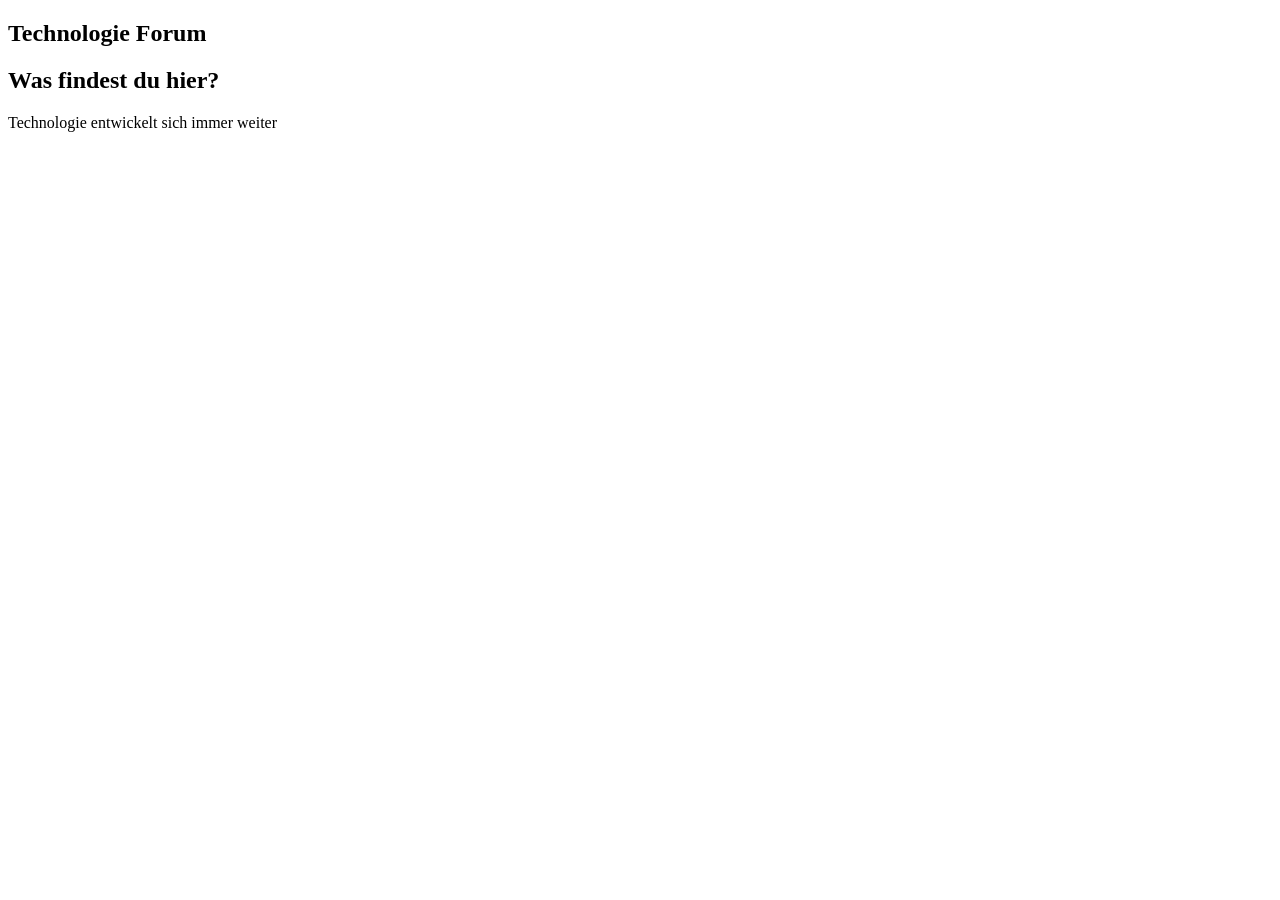
==== src/main/resources/static/index.html @ 9c5dac41 "elements added for testing" ====
<!DOCTYPE html>
<html lang="en">
<head>
    <meta charset="UTF-8">
    <title>Technologie Forum</title>

    <link rel="stylesheet" href="style.css">

</head>
<header>
    <h2> Technologie Forum</h2>
</header>
<body>
    <main>
        <section>
            <h2> Was findest du hier? </h2>
            <p> Technologie entwickelt sich immer weiter</p>
        </section>
    </main>

</body>
</html>
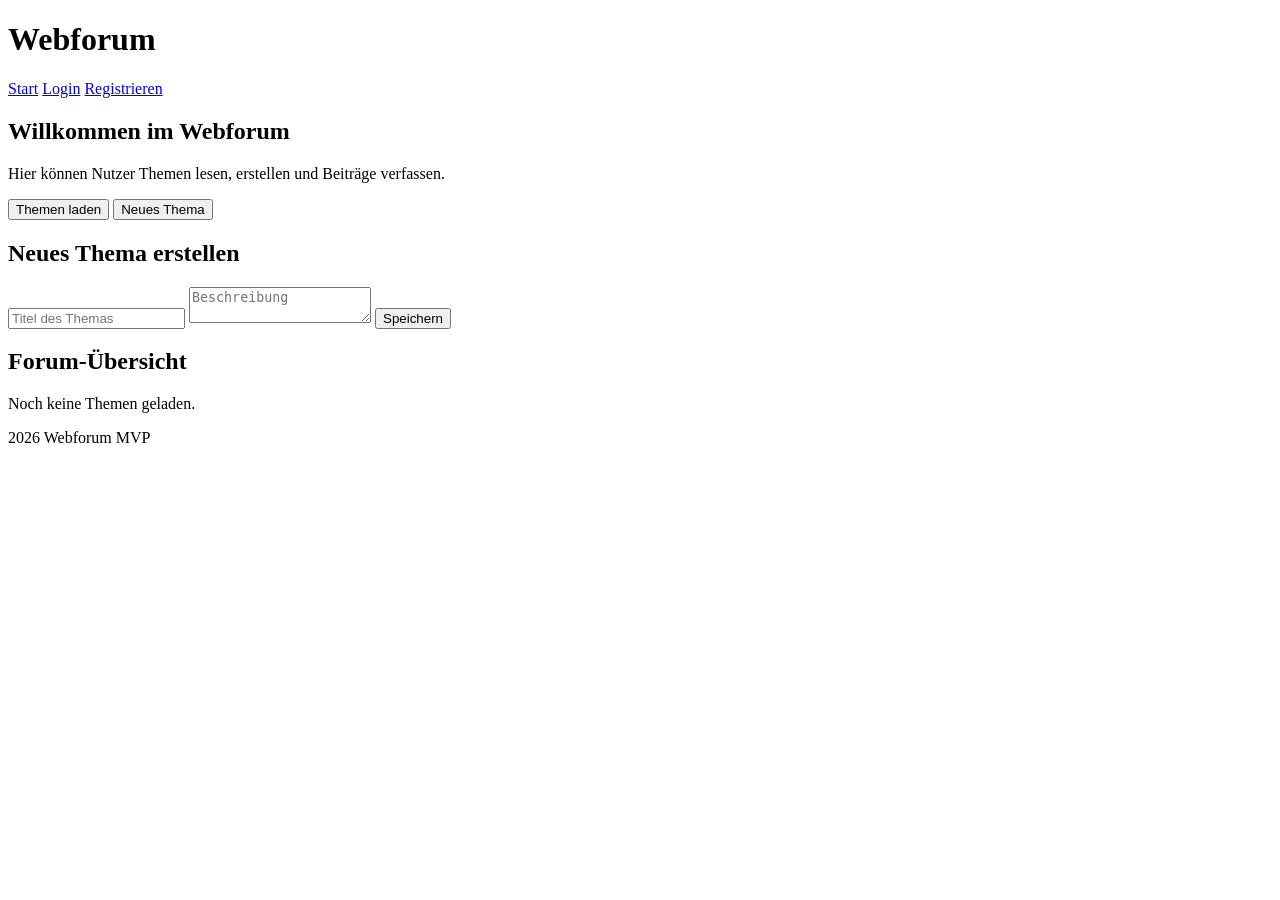
==== commit 9a7fdcbd: "Grundgerüst" ====
--- a/src/main/resources/static/index.html
+++ b/src/main/resources/static/index.html
@@ -1,22 +1,55 @@
 <!DOCTYPE html>
-<html lang="en">
+<html lang="de">
 <head>
     <meta charset="UTF-8">
-    <title>Technologie Forum</title>
+    <title>Webforum</title>
+    <link rel="stylesheet" href="css/style.css">
+</head>
+<body>
 
-    <link rel="stylesheet" href="style.css">
+<header class="header">
+    <h1>Webforum</h1>
+    <nav>
+        <a href="#">Start</a>
+        <a href="#">Login</a>
+        <a href="#">Registrieren</a>
+    </nav>
+</header>
 
-</head>
-<header>
-    <h2> Technologie Forum</h2>
-</header>
-<body>
-    <main>
-        <section>
-            <h2> Was findest du hier? </h2>
-            <p> Technologie entwickelt sich immer weiter</p>
-        </section>
-    </main>
+<main class="container">
 
+    <section class="intro">
+        <h2>Willkommen im Webforum</h2>
+        <p>Hier können Nutzer Themen lesen, erstellen und Beiträge verfassen.</p>
+    </section>
+
+    <section class="actions">
+        <button id="loadTopicsButton">Themen laden</button>
+        <button id="createTopicButton">Neues Thema</button>
+    </section>
+
+    <section class="topic-form hidden" id="topicForm">
+        <h2>Neues Thema erstellen</h2>
+
+        <input type="text" id="topicTitle" placeholder="Titel des Themas">
+        <textarea id="topicContent" placeholder="Beschreibung"></textarea>
+
+        <button id="saveTopicButton">Speichern</button>
+    </section>
+
+    <section class="topics">
+        <h2>Forum-Übersicht</h2>
+        <div id="topicList">
+            <p>Noch keine Themen geladen.</p>
+        </div>
+    </section>
+
+</main>
+
+<footer class="footer">
+    <p>2026 Webforum MVP</p>
+</footer>
+
+<script src="js/app.js"></script>
 </body>
 </html>
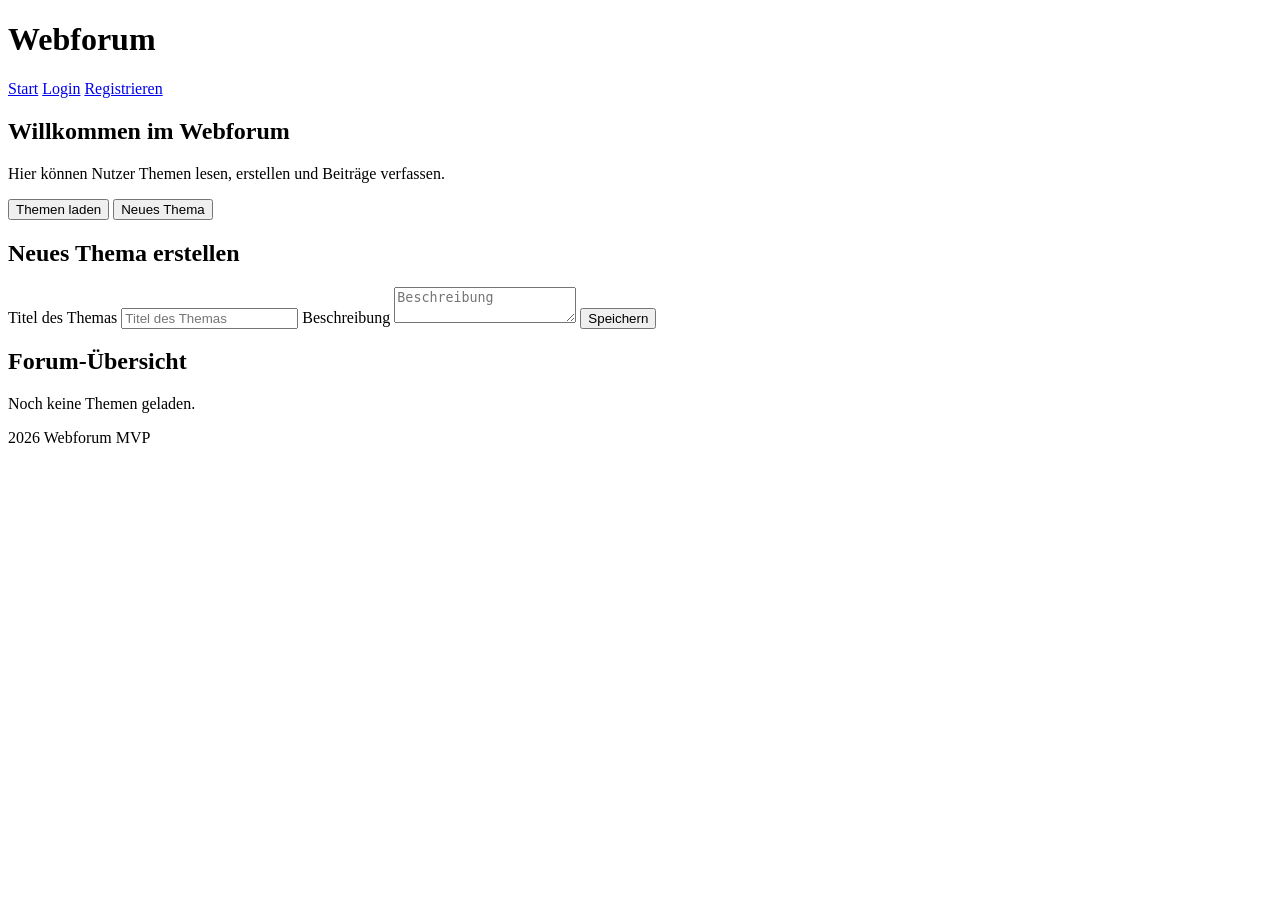
==== commit c01261a3: "Startseite des Webforums aufgebaut" ====
--- a/src/main/resources/static/index.html
+++ b/src/main/resources/static/index.html
@@ -2,6 +2,7 @@
 <html lang="de">
 <head>
     <meta charset="UTF-8">
+    <meta name="viewport" content="width=device-width, initial-scale=1.0">
     <title>Webforum</title>
     <link rel="stylesheet" href="css/style.css">
 </head>
@@ -17,24 +18,28 @@
 </header>
 
 <main class="container">
-
     <section class="intro">
         <h2>Willkommen im Webforum</h2>
         <p>Hier können Nutzer Themen lesen, erstellen und Beiträge verfassen.</p>
     </section>
 
     <section class="actions">
-        <button id="loadTopicsButton">Themen laden</button>
-        <button id="createTopicButton">Neues Thema</button>
+        <button type="button" id="loadTopicsButton">Themen laden</button>
+        <button type="button" id="createTopicButton">Neues Thema</button>
     </section>
 
     <section class="topic-form hidden" id="topicForm">
         <h2>Neues Thema erstellen</h2>
 
-        <input type="text" id="topicTitle" placeholder="Titel des Themas">
-        <textarea id="topicContent" placeholder="Beschreibung"></textarea>
+        <form>
+            <label for="topicTitle">Titel des Themas</label>
+            <input type="text" id="topicTitle" placeholder="Titel des Themas">
 
-        <button id="saveTopicButton">Speichern</button>
+            <label for="topicContent">Beschreibung</label>
+            <textarea id="topicContent" placeholder="Beschreibung"></textarea>
+
+            <button type="button" id="saveTopicButton">Speichern</button>
+        </form>
     </section>
 
     <section class="topics">
@@ -43,7 +48,6 @@
             <p>Noch keine Themen geladen.</p>
         </div>
     </section>
-
 </main>
 
 <footer class="footer">
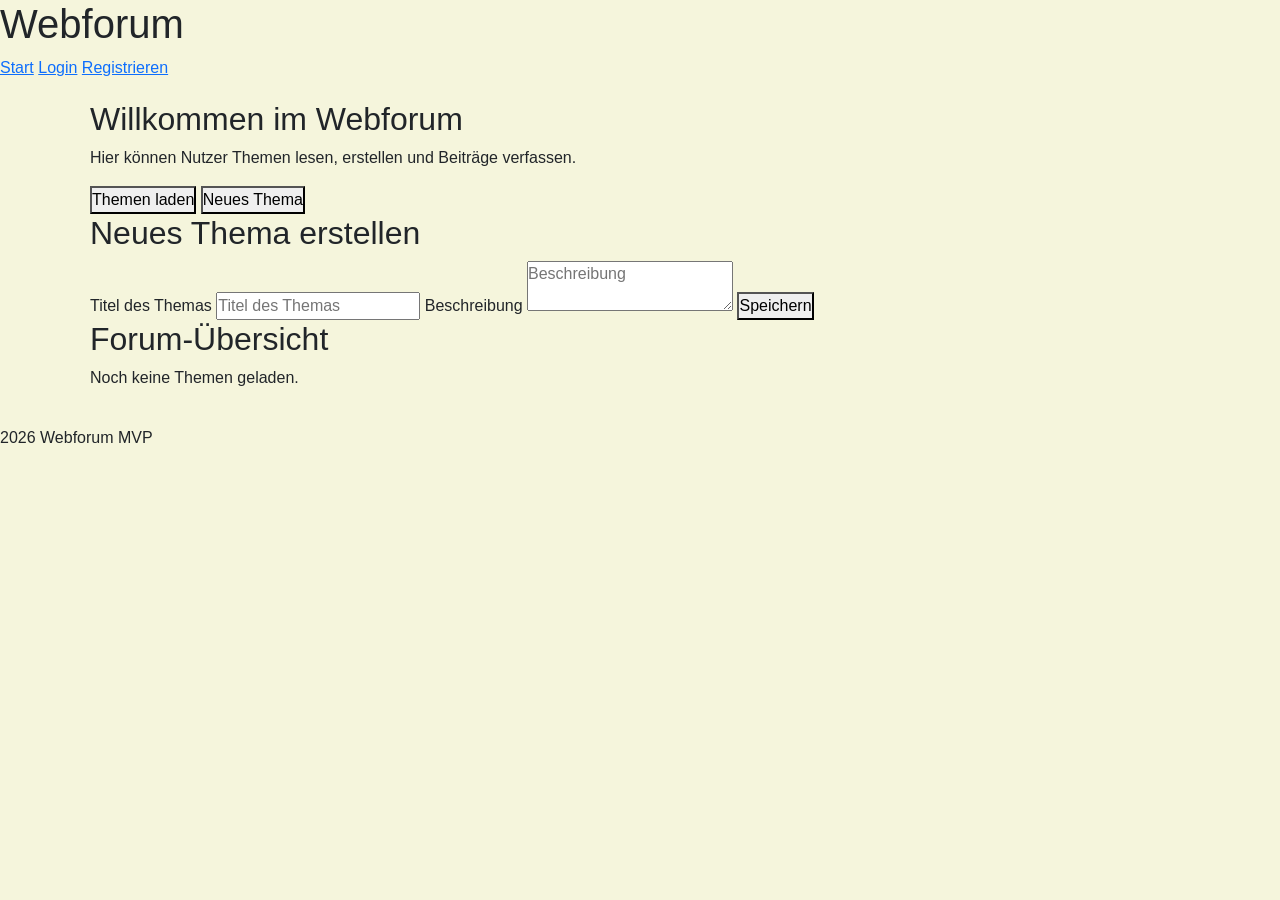
==== commit 757fec43: "Bootstrap v5 hinzugefügt." ====
--- a/src/main/resources/static/index.html
+++ b/src/main/resources/static/index.html
@@ -4,7 +4,9 @@
     <meta charset="UTF-8">
     <meta name="viewport" content="width=device-width, initial-scale=1.0">
     <title>Webforum</title>
+    <link href="https://cdn.jsdelivr.net/npm/bootstrap@5.0.2/dist/css/bootstrap.min.css" rel="stylesheet" integrity="sha384-EVSTQN3/azprG1Anm3QDgpJLIm9Nao0Yz1ztcQTwFspd3yD65VohhpuuCOmLASjC" crossorigin="anonymous">
     <link rel="stylesheet" href="css/style.css">
+
 </head>
 <body>
 
@@ -54,6 +56,7 @@
     <p>2026 Webforum MVP</p>
 </footer>
 
+<script src="https://cdn.jsdelivr.net/npm/bootstrap@5.0.2/dist/js/bootstrap.bundle.min.js" integrity="sha384-MrcW6ZMFYlzcLA8Nl+NtUVF0sA7MsXsP1UyJoMp4YLEuNSfAP+JcXn/tWtIaxVXM" crossorigin="anonymous"></script>
 <script src="js/app.js"></script>
 </body>
 </html>
--- a/src/main/resources/static/css/style.css
+++ b/src/main/resources/static/css/style.css
@@ -0,0 +1,18 @@
+*{
+    margin:0;
+    padding: 0;
+    box-sizing: border-box;
+}
+
+body {
+    font-family: Arial, sans-serif;
+    line-height: 1.5;
+    background-color: beige;
+}
+
+.container{
+    width: 90%;
+    max-width: 1100px;
+    margin: 0 auto;
+    padding: 20px 0;
+}
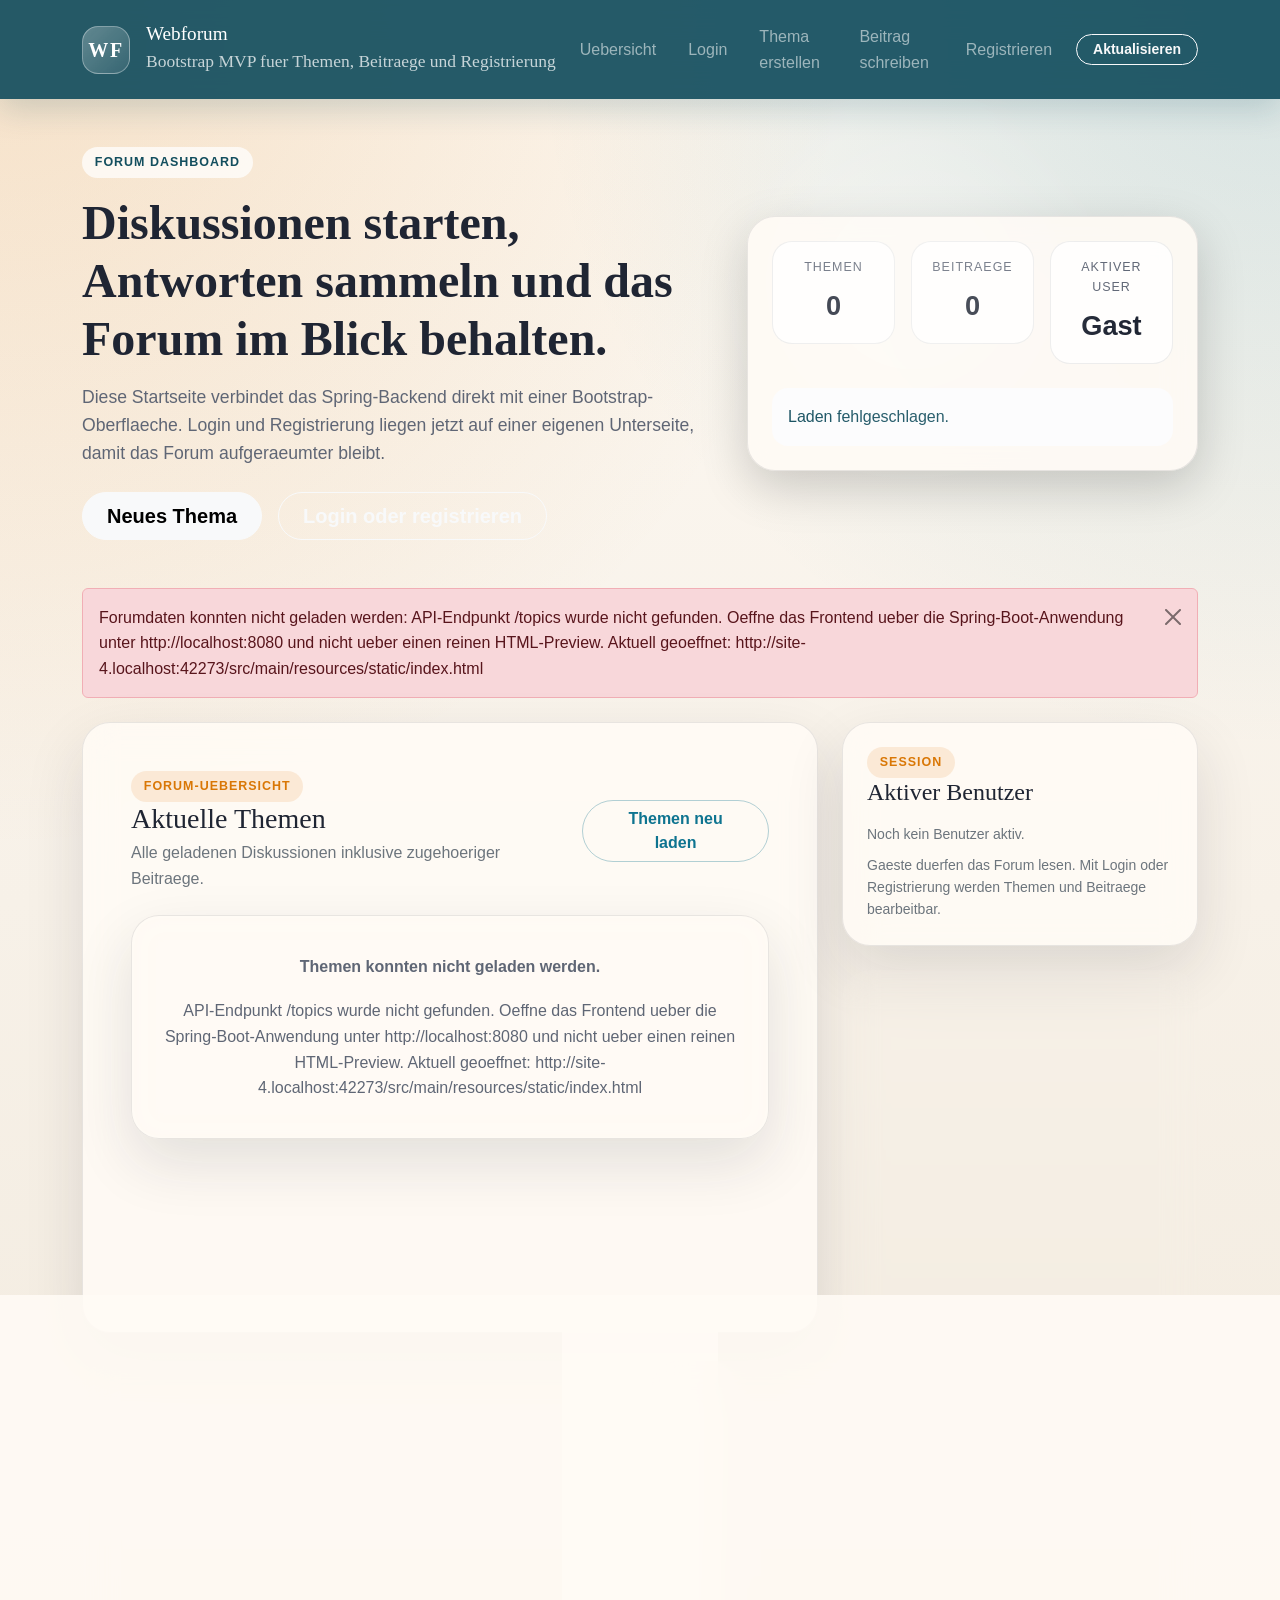
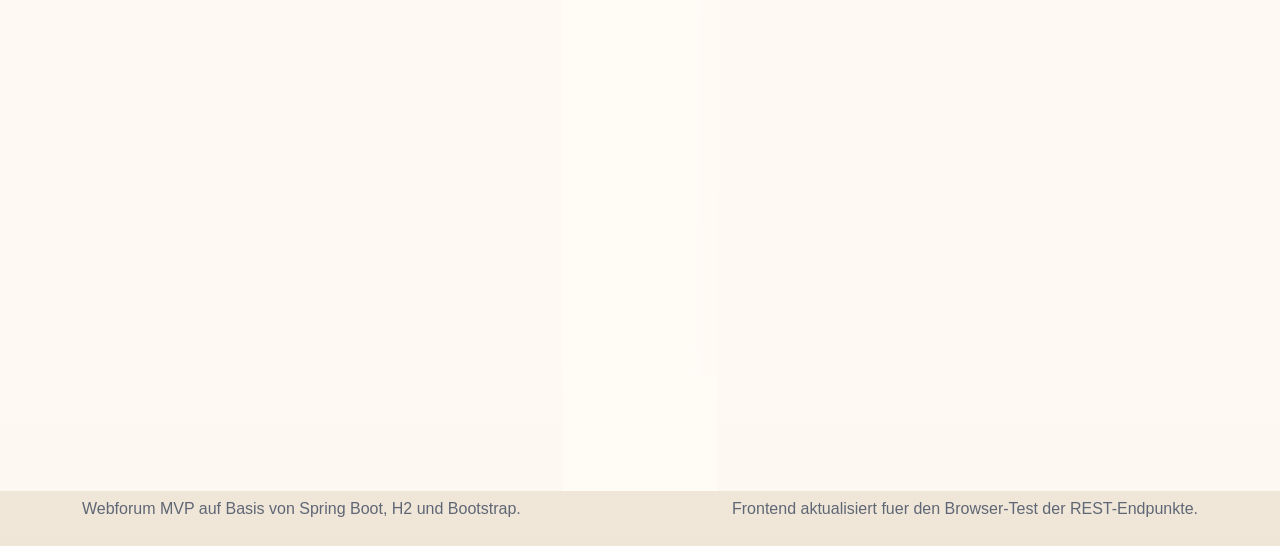
==== commit 05707148: "Vollständige Anwendung v1" ====
--- a/src/main/resources/static/index.html
+++ b/src/main/resources/static/index.html
@@ -4,59 +4,197 @@
     <meta charset="UTF-8">
     <meta name="viewport" content="width=device-width, initial-scale=1.0">
     <title>Webforum</title>
-    <link href="https://cdn.jsdelivr.net/npm/bootstrap@5.0.2/dist/css/bootstrap.min.css" rel="stylesheet" integrity="sha384-EVSTQN3/azprG1Anm3QDgpJLIm9Nao0Yz1ztcQTwFspd3yD65VohhpuuCOmLASjC" crossorigin="anonymous">
+    <link href="https://cdn.jsdelivr.net/npm/bootstrap@5.3.3/dist/css/bootstrap.min.css" rel="stylesheet" integrity="sha384-QWTKZyjpPEjISv5WaRU9OFeRpok6YctnYmDr5pNlyT2bRjXh0JMhjY6hW+ALEwIH" crossorigin="anonymous">
     <link rel="stylesheet" href="css/style.css">
-
 </head>
-<body>
-
-<header class="header">
-    <h1>Webforum</h1>
-    <nav>
-        <a href="#">Start</a>
-        <a href="#">Login</a>
-        <a href="#">Registrieren</a>
+<body data-page="home">
+<div class="page-shell">
+    <nav class="navbar navbar-expand-lg navbar-dark forum-navbar py-3">
+        <div class="container">
+            <a class="navbar-brand d-flex align-items-center gap-3" href="index.html">
+                <span class="brand-mark">WF</span>
+                <span>
+                    <span class="d-block brand-title">Webforum</span>
+                    <small class="brand-subtitle">Bootstrap MVP fuer Themen, Beitraege und Registrierung</small>
+                </span>
+            </a>
+            <button class="navbar-toggler" type="button" data-bs-toggle="collapse" data-bs-target="#mainNavigation" aria-controls="mainNavigation" aria-expanded="false" aria-label="Navigation umschalten">
+                <span class="navbar-toggler-icon"></span>
+            </button>
+            <div class="collapse navbar-collapse" id="mainNavigation">
+                <ul class="navbar-nav ms-auto align-items-lg-center gap-lg-3">
+                    <li class="nav-item"><a class="nav-link" href="#overview">Uebersicht</a></li>
+                    <li class="nav-item"><a class="nav-link" href="auth.html#loginCard">Login</a></li>
+                    <li class="nav-item"><a class="nav-link" href="#topicComposer">Thema erstellen</a></li>
+                    <li class="nav-item"><a class="nav-link" href="#postComposer">Beitrag schreiben</a></li>
+                    <li class="nav-item"><a class="nav-link" href="auth.html#registerCard">Registrieren</a></li>
+                    <li class="nav-item">
+                        <button type="button" class="btn btn-outline-light btn-sm rounded-pill px-3" id="refreshButton">Aktualisieren</button>
+                    </li>
+                </ul>
+            </div>
+        </div>
     </nav>
-</header>
-
-<main class="container">
-    <section class="intro">
-        <h2>Willkommen im Webforum</h2>
-        <p>Hier können Nutzer Themen lesen, erstellen und Beiträge verfassen.</p>
-    </section>
-
-    <section class="actions">
-        <button type="button" id="loadTopicsButton">Themen laden</button>
-        <button type="button" id="createTopicButton">Neues Thema</button>
-    </section>
-
-    <section class="topic-form hidden" id="topicForm">
-        <h2>Neues Thema erstellen</h2>
-
-        <form>
-            <label for="topicTitle">Titel des Themas</label>
-            <input type="text" id="topicTitle" placeholder="Titel des Themas">
-
-            <label for="topicContent">Beschreibung</label>
-            <textarea id="topicContent" placeholder="Beschreibung"></textarea>
-
-            <button type="button" id="saveTopicButton">Speichern</button>
-        </form>
-    </section>
-
-    <section class="topics">
-        <h2>Forum-Übersicht</h2>
-        <div id="topicList">
-            <p>Noch keine Themen geladen.</p>
+
+    <main class="pb-5">
+        <section class="hero-section py-5">
+            <div class="container">
+                <div class="row align-items-center g-4">
+                    <div class="col-lg-7">
+                        <span class="hero-kicker">Forum Dashboard</span>
+                        <h1 class="display-5 fw-semibold mt-3 mb-3">Diskussionen starten, Antworten sammeln und das Forum im Blick behalten.</h1>
+                        <p class="hero-copy mb-4">Diese Startseite verbindet das Spring-Backend direkt mit einer Bootstrap-Oberflaeche. Login und Registrierung liegen jetzt auf einer eigenen Unterseite, damit das Forum aufgeraeumter bleibt.</p>
+                        <div class="d-flex flex-wrap gap-3">
+                            <a class="btn btn-light btn-lg rounded-pill px-4" href="#topicComposer">Neues Thema</a>
+                            <a class="btn btn-outline-light btn-lg rounded-pill px-4" href="auth.html">Login oder registrieren</a>
+                        </div>
+                    </div>
+                    <div class="col-lg-5">
+                        <div class="hero-panel shadow-lg">
+                            <div class="row g-3 text-center">
+                                <div class="col-4">
+                                    <div class="stat-card">
+                                        <span class="stat-label">Themen</span>
+                                        <strong class="stat-value" id="topicCount">0</strong>
+                                    </div>
+                                </div>
+                                <div class="col-4">
+                                    <div class="stat-card">
+                                        <span class="stat-label">Beitraege</span>
+                                        <strong class="stat-value" id="postCount">0</strong>
+                                    </div>
+                                </div>
+                                <div class="col-4">
+                                    <div class="stat-card">
+                                        <span class="stat-label">Aktiver User</span>
+                                        <strong class="stat-value" id="activeUserState">Gast</strong>
+                                    </div>
+                                </div>
+                            </div>
+                            <div class="alert alert-light mb-0 mt-4 status-banner" id="systemStatus" role="status">
+                                Daten werden geladen...
+                            </div>
+                        </div>
+                    </div>
+                </div>
+            </div>
+        </section>
+
+        <section class="container" id="overview">
+            <div id="alertHost" class="mb-4"></div>
+
+            <div class="row g-4">
+                <div class="col-xl-8">
+                    <div class="content-card content-card-fill p-4 p-lg-5">
+                        <div class="d-flex flex-column flex-md-row justify-content-md-between align-items-md-center gap-3 mb-4">
+                            <div>
+                                <span class="section-label">Forum-Uebersicht</span>
+                                <h2 class="h3 mb-1">Aktuelle Themen</h2>
+                                <p class="text-secondary mb-0">Alle geladenen Diskussionen inklusive zugehoeriger Beitraege.</p>
+                            </div>
+                            <button type="button" class="btn btn-outline-primary rounded-pill px-4" id="loadTopicsButton">Themen neu laden</button>
+                        </div>
+                        <div id="topicList" class="d-grid gap-3">
+                            <div class="placeholder-panel">
+                                <div class="spinner-border text-primary mb-3" role="status" aria-hidden="true"></div>
+                                <p class="mb-0">Themen werden geladen...</p>
+                            </div>
+                        </div>
+                    </div>
+                </div>
+
+                <div class="col-xl-4 d-flex flex-column gap-4">
+                    <div class="content-card p-4" id="currentUserCard">
+                        <span class="section-label">Session</span>
+                        <h2 class="h4 mb-3">Aktiver Benutzer</h2>
+                        <div id="currentUserPanel" class="small text-secondary">
+                            Noch kein Benutzer aktiv.
+                        </div>
+                    </div>
+
+                    <div class="content-card p-4 p-lg-5" id="authShortcutCard">
+                        <span class="section-label">Benutzerkonto</span>
+                        <h2 class="h4 mb-3">Login und Registrierung</h2>
+                        <p class="small text-secondary mb-3">Beides liegt jetzt auf einer eigenen Unterseite. So bleibt die Startseite uebersichtlicher und du musst am Backend nichts aendern.</p>
+                        <div class="d-grid gap-2">
+                            <a class="btn btn-primary rounded-pill" href="auth.html#loginCard">Zur Auth-Seite</a>
+                            <a class="btn btn-outline-primary rounded-pill" href="auth.html#registerCard">Direkt registrieren</a>
+                        </div>
+                    </div>
+                </div>
+            </div>
+
+            <div class="row g-4 mt-1">
+                <div class="col-lg-6">
+                    <div class="content-card content-card-fill p-4 p-lg-5" id="topicComposer">
+                        <span class="section-label">Neues Thema</span>
+                        <h2 class="h4 mb-3">Diskussion starten</h2>
+                        <p class="text-secondary">Gaeste koennen Themen lesen. Angemeldete Benutzer duerfen Themen erstellen, bearbeiten und loeschen.</p>
+                        <form id="topicForm" class="row g-3">
+                            <input id="topicId" name="topicId" type="hidden">
+                            <div class="col-12">
+                                <label class="form-label" for="topicTitle">Titel</label>
+                                <input class="form-control" id="topicTitle" name="title" type="text" maxlength="255" required>
+                            </div>
+                            <div class="col-12">
+                                <label class="form-label" for="topicContent">Beschreibung</label>
+                                <textarea class="form-control" id="topicContent" name="content" rows="5" required></textarea>
+                            </div>
+                            <div class="col-sm-6">
+                                <div class="form-check form-switch mt-sm-4 pt-sm-2">
+                                    <input class="form-check-input" type="checkbox" role="switch" id="topicClosed" name="closed">
+                                    <label class="form-check-label" for="topicClosed">Thema sofort schliessen</label>
+                                </div>
+                            </div>
+                            <div class="col-sm-6 d-grid">
+                                <button class="btn btn-primary rounded-pill" id="saveTopicButton" type="submit">Thema speichern</button>
+                            </div>
+                            <div class="col-sm-6 d-grid">
+                                <button class="btn btn-outline-secondary rounded-pill d-none" id="cancelTopicEditButton" type="button">Bearbeiten abbrechen</button>
+                            </div>
+                        </form>
+                    </div>
+                </div>
+
+                <div class="col-lg-6">
+                    <div class="content-card content-card-fill p-4 p-lg-5" id="postComposer">
+                        <span class="section-label">Neuer Beitrag</span>
+                        <h2 class="h4 mb-3">Auf Thema antworten</h2>
+                        <p class="text-secondary">Beitraege koennen direkt einem bestehenden Thema zugeordnet, bearbeitet und wieder geloescht werden.</p>
+                        <form id="postForm" class="row g-3">
+                            <input id="postId" name="postId" type="hidden">
+                            <div class="col-12">
+                                <label class="form-label" for="postTopicId">Thema</label>
+                                <select class="form-select" id="postTopicId" name="topicId" required>
+                                    <option value="">Bitte Thema waehlen</option>
+                                </select>
+                            </div>
+                            <div class="col-12">
+                                <label class="form-label" for="postContent">Beitrag</label>
+                                <textarea class="form-control" id="postContent" name="content" rows="5" required></textarea>
+                            </div>
+                            <div class="col-sm-6 d-grid">
+                                <button class="btn btn-outline-primary rounded-pill" id="savePostButton" type="submit">Beitrag absenden</button>
+                            </div>
+                            <div class="col-sm-6 d-grid">
+                                <button class="btn btn-outline-secondary rounded-pill d-none" id="cancelPostEditButton" type="button">Bearbeiten abbrechen</button>
+                            </div>
+                        </form>
+                    </div>
+                </div>
+            </div>
+        </section>
+    </main>
+
+    <footer class="footer-section py-4 mt-5">
+        <div class="container d-flex flex-column flex-md-row justify-content-between gap-2">
+            <span>Webforum MVP auf Basis von Spring Boot, H2 und Bootstrap.</span>
+            <span>Frontend aktualisiert fuer den Browser-Test der REST-Endpunkte.</span>
         </div>
-    </section>
-</main>
-
-<footer class="footer">
-    <p>2026 Webforum MVP</p>
-</footer>
-
-<script src="https://cdn.jsdelivr.net/npm/bootstrap@5.0.2/dist/js/bootstrap.bundle.min.js" integrity="sha384-MrcW6ZMFYlzcLA8Nl+NtUVF0sA7MsXsP1UyJoMp4YLEuNSfAP+JcXn/tWtIaxVXM" crossorigin="anonymous"></script>
+    </footer>
+</div>
+
+<script src="https://cdn.jsdelivr.net/npm/bootstrap@5.3.3/dist/js/bootstrap.bundle.min.js" integrity="sha384-YvpcrYf0tY3lHB60NNkmXc5s9fDVZLESaAA55NDzOxhy9GkcIdslK1eN7N6jIeHz" crossorigin="anonymous"></script>
 <script src="js/app.js"></script>
 </body>
-</html>+</html>
--- a/src/main/resources/static/css/style.css
+++ b/src/main/resources/static/css/style.css
@@ -1,18 +1,296 @@
-*{
-    margin:0;
-    padding: 0;
+:root {
+    --forum-ink: #1f2533;
+    --forum-muted: #5f6675;
+    --forum-bg: #f7f1e8;
+    --forum-surface: rgba(255, 251, 245, 0.88);
+    --forum-surface-strong: #fffdf8;
+    --forum-primary: #0e7490;
+    --forum-primary-deep: #134e5e;
+    --forum-accent: #d97706;
+    --forum-border: rgba(31, 37, 51, 0.1);
+    --forum-shadow: 0 24px 60px rgba(31, 37, 51, 0.12);
+}
+
+* {
     box-sizing: border-box;
 }
 
+html {
+    scroll-behavior: smooth;
+}
+
 body {
-    font-family: Arial, sans-serif;
-    line-height: 1.5;
-    background-color: beige;
-}
-
-.container{
-    width: 90%;
-    max-width: 1100px;
-    margin: 0 auto;
-    padding: 20px 0;
-}+    margin: 0;
+    min-height: 100vh;
+    color: var(--forum-ink);
+    font-family: "Trebuchet MS", "Gill Sans", sans-serif;
+    line-height: 1.6;
+    background:
+        radial-gradient(circle at top left, rgba(217, 119, 6, 0.18), transparent 34%),
+        radial-gradient(circle at top right, rgba(14, 116, 144, 0.16), transparent 30%),
+        linear-gradient(180deg, #fdf9f3 0%, var(--forum-bg) 42%, #efe6d8 100%);
+}
+
+h1,
+h2,
+h3,
+h4,
+.navbar-brand,
+.brand-title {
+    font-family: Georgia, "Times New Roman", serif;
+}
+
+.page-shell {
+    min-height: 100vh;
+}
+
+.forum-navbar {
+    background: rgba(19, 78, 94, 0.92);
+    backdrop-filter: blur(16px);
+    box-shadow: 0 10px 30px rgba(19, 78, 94, 0.18);
+}
+
+.brand-mark {
+    display: inline-flex;
+    align-items: center;
+    justify-content: center;
+    width: 3rem;
+    height: 3rem;
+    border-radius: 1rem;
+    font-weight: 700;
+    letter-spacing: 0.08em;
+    background: linear-gradient(135deg, rgba(255, 255, 255, 0.28), rgba(255, 255, 255, 0.08));
+    border: 1px solid rgba(255, 255, 255, 0.35);
+}
+
+.brand-title {
+    font-size: 1.2rem;
+    line-height: 1.1;
+}
+
+.brand-subtitle {
+    color: rgba(255, 255, 255, 0.74);
+}
+
+.hero-section {
+    position: relative;
+    overflow: hidden;
+}
+
+.hero-section::after {
+    content: "";
+    position: absolute;
+    inset: 8% auto auto 60%;
+    width: 18rem;
+    height: 18rem;
+    border-radius: 50%;
+    background: rgba(255, 255, 255, 0.2);
+    filter: blur(50px);
+    pointer-events: none;
+}
+
+.hero-kicker,
+.section-label {
+    display: inline-flex;
+    align-items: center;
+    gap: 0.5rem;
+    padding: 0.35rem 0.8rem;
+    border-radius: 999px;
+    font-size: 0.78rem;
+    font-weight: 700;
+    letter-spacing: 0.08em;
+    text-transform: uppercase;
+}
+
+.hero-kicker {
+    color: var(--forum-primary-deep);
+    background: rgba(255, 255, 255, 0.72);
+}
+
+.section-label {
+    color: var(--forum-accent);
+    background: rgba(217, 119, 6, 0.12);
+}
+
+.hero-copy {
+    max-width: 46rem;
+    color: var(--forum-muted);
+    font-size: 1.1rem;
+}
+
+.hero-panel,
+.content-card,
+.placeholder-panel {
+    border: 1px solid var(--forum-border);
+    border-radius: 1.75rem;
+    background: var(--forum-surface);
+    box-shadow: var(--forum-shadow);
+    backdrop-filter: blur(16px);
+}
+
+.hero-panel {
+    padding: 1.5rem;
+}
+
+.stat-card {
+    padding: 1rem 0.75rem;
+    border-radius: 1.25rem;
+    background: rgba(255, 255, 255, 0.74);
+    border: 1px solid rgba(31, 37, 51, 0.08);
+}
+
+.stat-label {
+    display: block;
+    margin-bottom: 0.35rem;
+    color: var(--forum-muted);
+    font-size: 0.78rem;
+    text-transform: uppercase;
+    letter-spacing: 0.08em;
+}
+
+.stat-value {
+    font-size: clamp(1.1rem, 2.5vw, 1.7rem);
+}
+
+.status-banner {
+    border-radius: 1rem;
+    border: none;
+    color: var(--forum-primary-deep);
+}
+
+.auth-status-panel {
+    padding: 1.25rem;
+    border-radius: 1.25rem;
+    background: rgba(255, 255, 255, 0.74);
+    border: 1px solid rgba(31, 37, 51, 0.08);
+}
+
+.content-card {
+    height: auto;
+}
+
+.content-card-fill {
+    height: 100%;
+}
+
+.placeholder-panel {
+    display: grid;
+    place-items: center;
+    min-height: 14rem;
+    padding: 2rem;
+    color: var(--forum-muted);
+    text-align: center;
+}
+
+.topic-card {
+    padding: 1.5rem;
+    border: 1px solid var(--forum-border);
+    border-radius: 1.5rem;
+    background: var(--forum-surface-strong);
+    transition: transform 180ms ease, box-shadow 180ms ease;
+}
+
+.topic-card:hover {
+    transform: translateY(-2px);
+    box-shadow: 0 20px 36px rgba(31, 37, 51, 0.08);
+}
+
+.topic-meta,
+.post-meta {
+    color: var(--forum-muted);
+    font-size: 0.92rem;
+}
+
+.topic-content,
+.post-content {
+    white-space: pre-wrap;
+}
+
+.post-list {
+    display: grid;
+    gap: 1rem;
+}
+
+.post-card {
+    padding: 1rem 1.1rem;
+    border-radius: 1.1rem;
+    background: rgba(14, 116, 144, 0.06);
+    border: 1px solid rgba(14, 116, 144, 0.12);
+}
+
+.topic-card .btn,
+.post-card .btn {
+    white-space: nowrap;
+}
+
+.user-summary {
+    padding: 1rem 1.1rem;
+    border-radius: 1.2rem;
+    background: rgba(14, 116, 144, 0.06);
+    border: 1px solid rgba(14, 116, 144, 0.12);
+}
+
+.footer-section {
+    color: var(--forum-muted);
+}
+
+.form-control,
+.form-select {
+    border-radius: 0.95rem;
+    border-color: rgba(31, 37, 51, 0.15);
+    padding: 0.8rem 1rem;
+}
+
+.form-control:focus,
+.form-select:focus {
+    border-color: rgba(14, 116, 144, 0.55);
+    box-shadow: 0 0 0 0.25rem rgba(14, 116, 144, 0.16);
+}
+
+.btn {
+    font-weight: 600;
+}
+
+.btn-primary {
+    background-color: var(--forum-primary);
+    border-color: var(--forum-primary);
+}
+
+.btn-primary:hover,
+.btn-primary:focus {
+    background-color: var(--forum-primary-deep);
+    border-color: var(--forum-primary-deep);
+}
+
+.btn-outline-primary {
+    color: var(--forum-primary);
+    border-color: rgba(14, 116, 144, 0.32);
+}
+
+.btn-outline-primary:hover,
+.btn-outline-primary:focus {
+    background-color: var(--forum-primary);
+    border-color: var(--forum-primary);
+}
+
+.alert-stack {
+    display: grid;
+    gap: 0.75rem;
+}
+
+@media (max-width: 991.98px) {
+    .forum-navbar .navbar-nav {
+        padding-top: 1rem;
+    }
+}
+
+@media (max-width: 767.98px) {
+    .hero-panel,
+    .content-card {
+        border-radius: 1.4rem;
+    }
+
+    .topic-card {
+        padding: 1.25rem;
+    }
+}
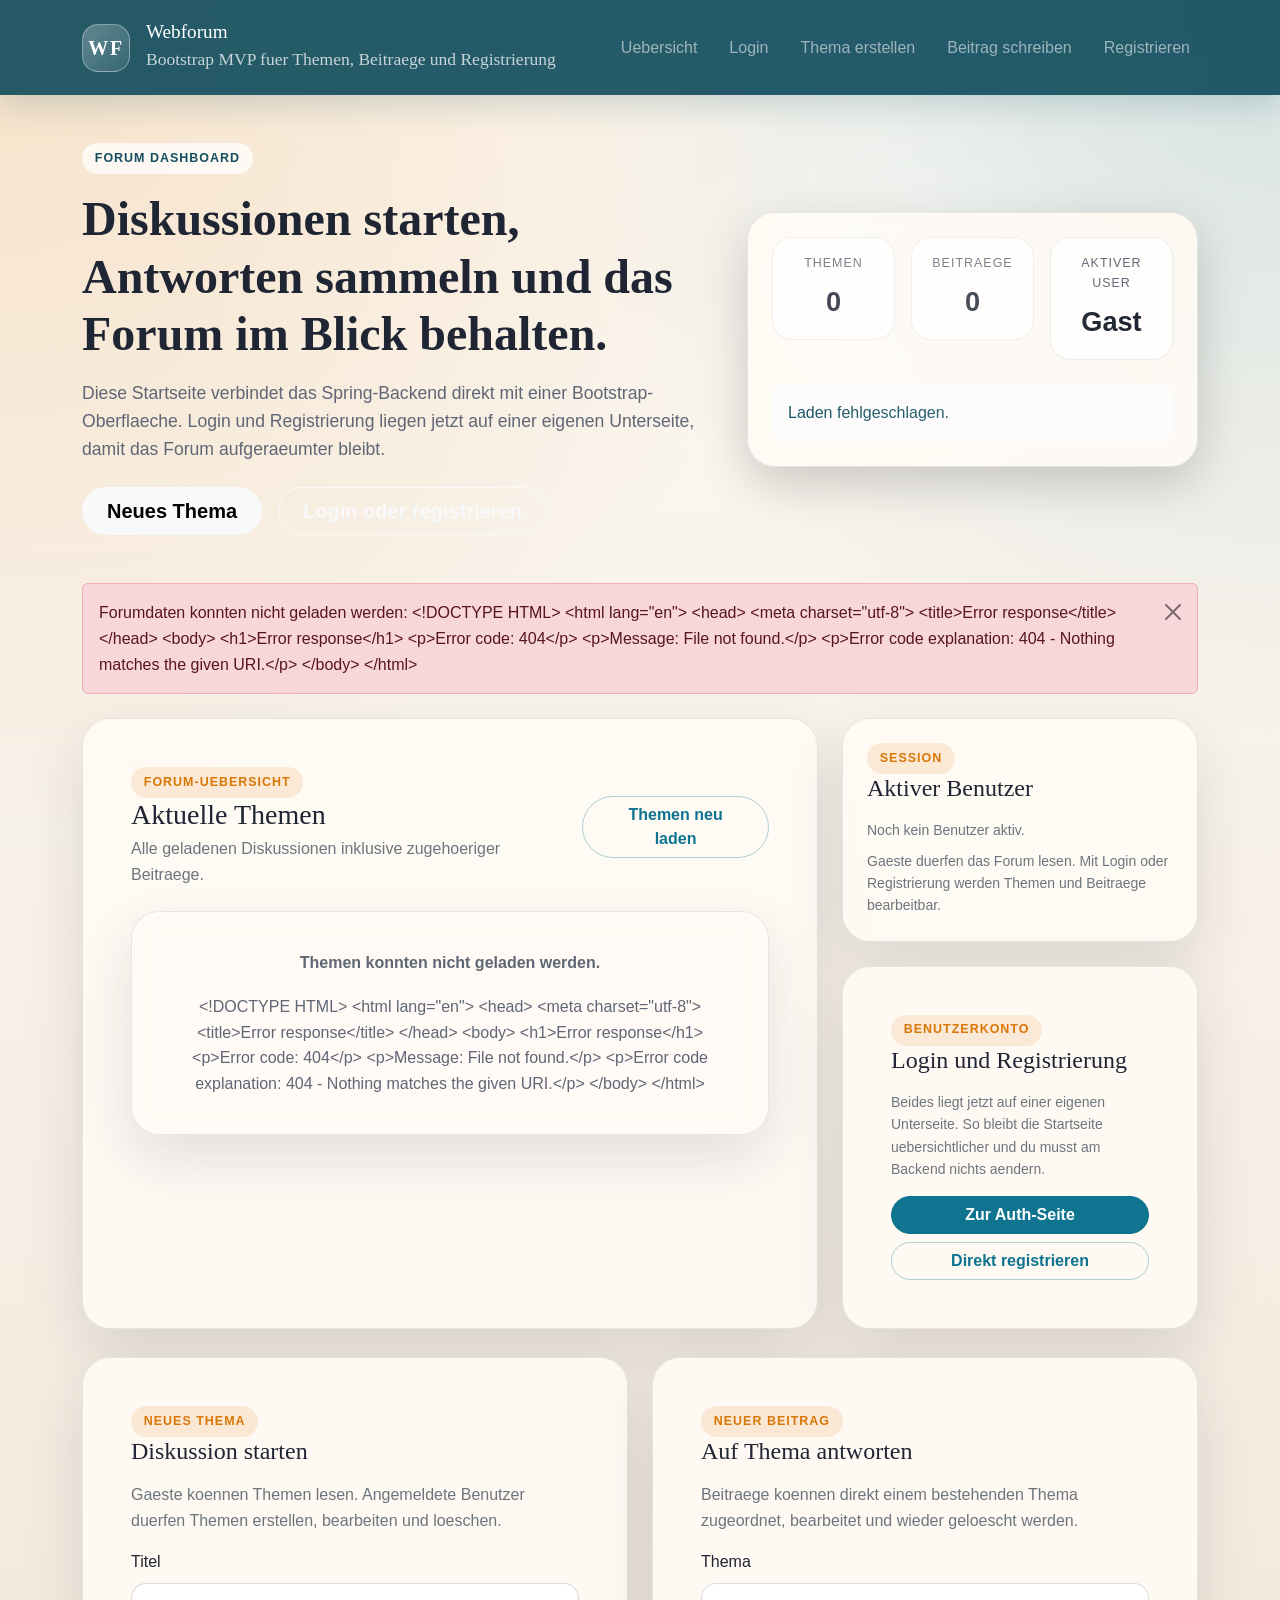
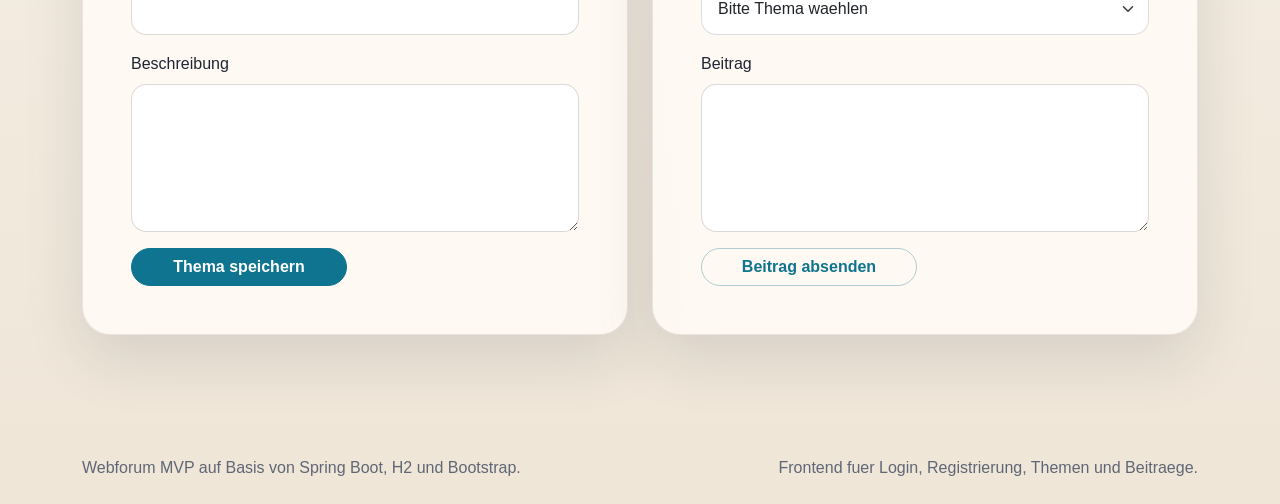
==== commit 99e8b48e: "Vollständige Anwendung v2" ====
--- a/src/main/resources/static/index.html
+++ b/src/main/resources/static/index.html
@@ -28,9 +28,6 @@
                     <li class="nav-item"><a class="nav-link" href="#topicComposer">Thema erstellen</a></li>
                     <li class="nav-item"><a class="nav-link" href="#postComposer">Beitrag schreiben</a></li>
                     <li class="nav-item"><a class="nav-link" href="auth.html#registerCard">Registrieren</a></li>
-                    <li class="nav-item">
-                        <button type="button" class="btn btn-outline-light btn-sm rounded-pill px-3" id="refreshButton">Aktualisieren</button>
-                    </li>
                 </ul>
             </div>
         </div>
@@ -140,12 +137,6 @@
                                 <label class="form-label" for="topicContent">Beschreibung</label>
                                 <textarea class="form-control" id="topicContent" name="content" rows="5" required></textarea>
                             </div>
-                            <div class="col-sm-6">
-                                <div class="form-check form-switch mt-sm-4 pt-sm-2">
-                                    <input class="form-check-input" type="checkbox" role="switch" id="topicClosed" name="closed">
-                                    <label class="form-check-label" for="topicClosed">Thema sofort schliessen</label>
-                                </div>
-                            </div>
                             <div class="col-sm-6 d-grid">
                                 <button class="btn btn-primary rounded-pill" id="saveTopicButton" type="submit">Thema speichern</button>
                             </div>
@@ -189,7 +180,7 @@
     <footer class="footer-section py-4 mt-5">
         <div class="container d-flex flex-column flex-md-row justify-content-between gap-2">
             <span>Webforum MVP auf Basis von Spring Boot, H2 und Bootstrap.</span>
-            <span>Frontend aktualisiert fuer den Browser-Test der REST-Endpunkte.</span>
+            <span>Frontend fuer Login, Registrierung, Themen und Beitraege.</span>
         </div>
     </footer>
 </div>
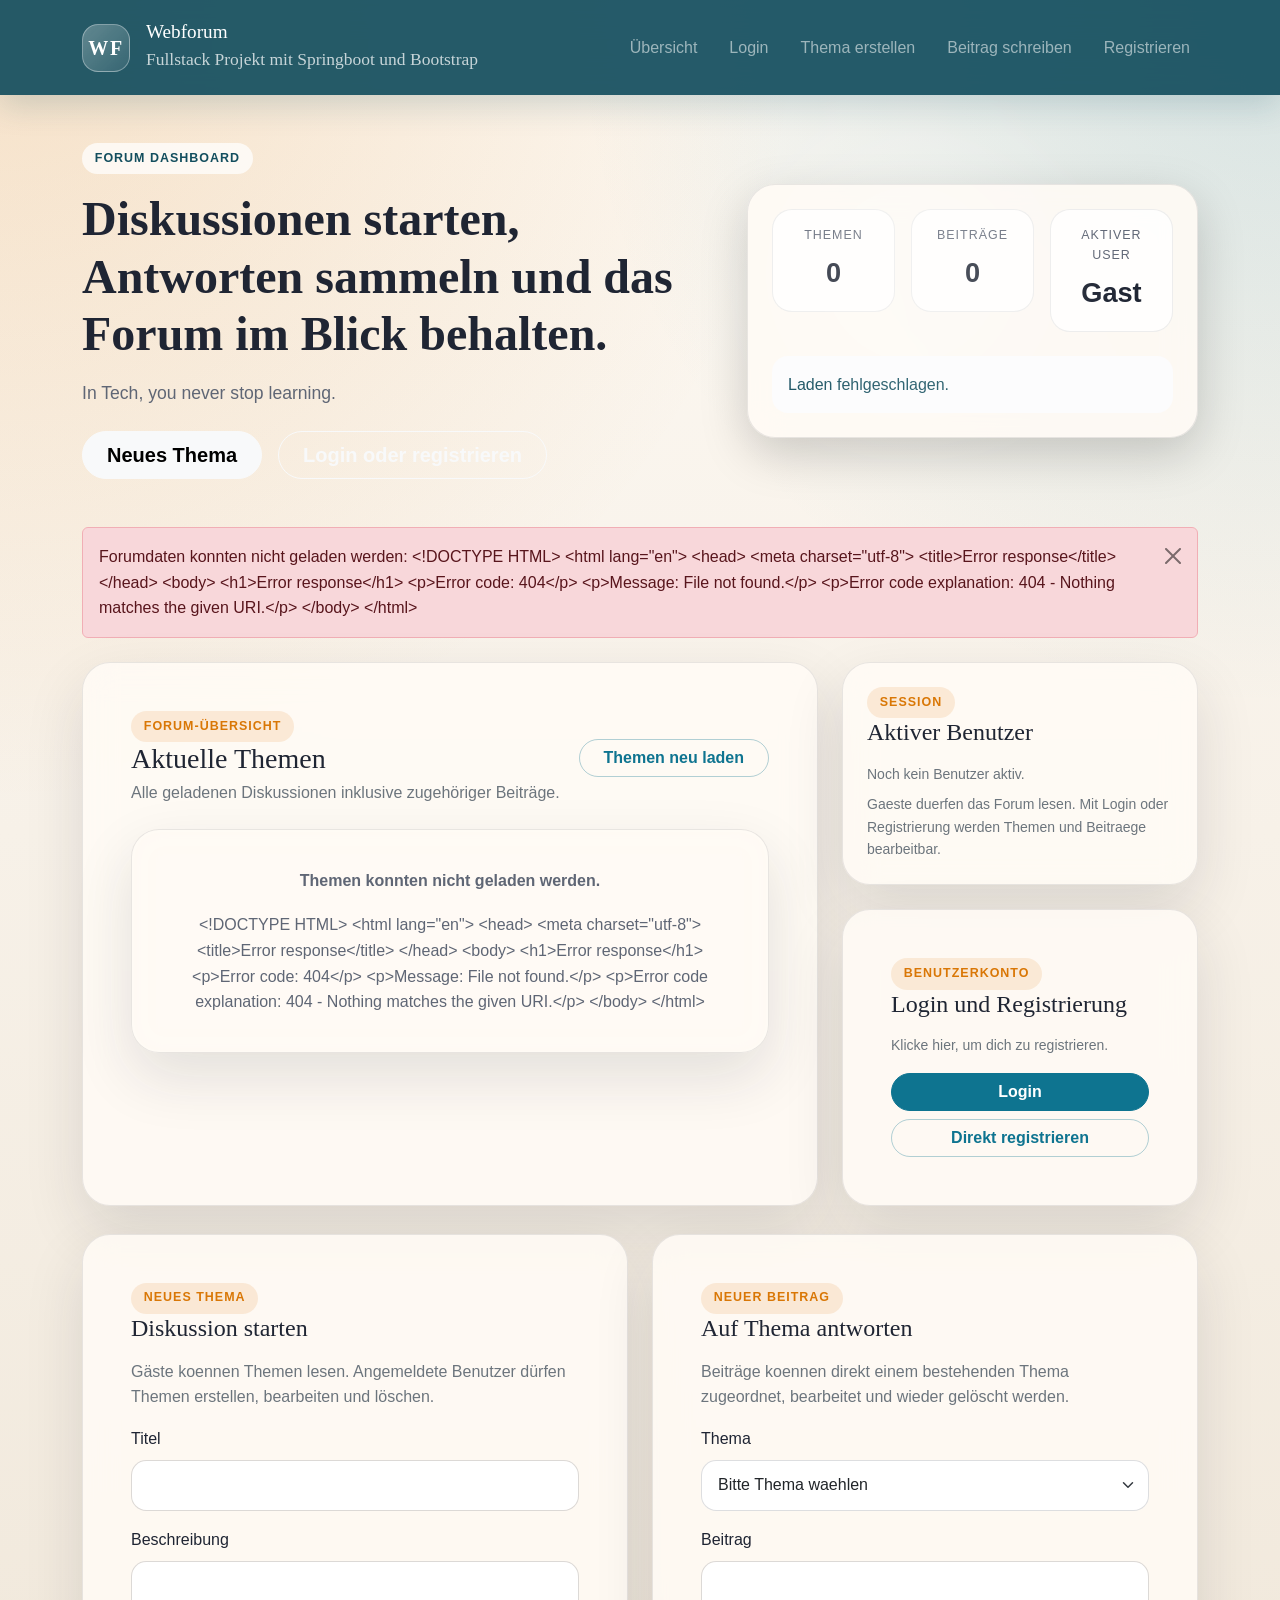
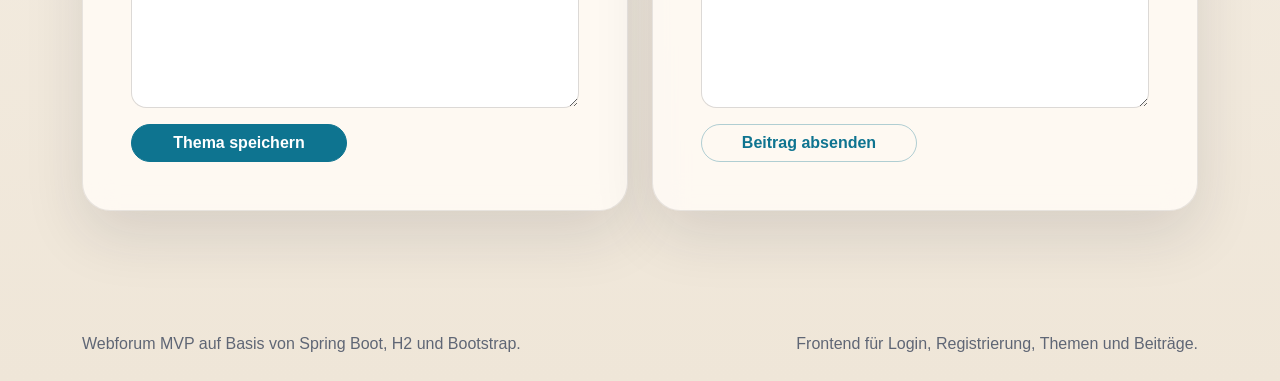
==== commit c09d4622: "<p> elemnte angepasst" ====
--- a/src/main/resources/static/index.html
+++ b/src/main/resources/static/index.html
@@ -15,7 +15,7 @@
                 <span class="brand-mark">WF</span>
                 <span>
                     <span class="d-block brand-title">Webforum</span>
-                    <small class="brand-subtitle">Bootstrap MVP fuer Themen, Beitraege und Registrierung</small>
+                    <small class="brand-subtitle">Fullstack Projekt mit Springboot und Bootstrap</small>
                 </span>
             </a>
             <button class="navbar-toggler" type="button" data-bs-toggle="collapse" data-bs-target="#mainNavigation" aria-controls="mainNavigation" aria-expanded="false" aria-label="Navigation umschalten">
@@ -23,7 +23,7 @@
             </button>
             <div class="collapse navbar-collapse" id="mainNavigation">
                 <ul class="navbar-nav ms-auto align-items-lg-center gap-lg-3">
-                    <li class="nav-item"><a class="nav-link" href="#overview">Uebersicht</a></li>
+                    <li class="nav-item"><a class="nav-link" href="#overview">Übersicht</a></li>
                     <li class="nav-item"><a class="nav-link" href="auth.html#loginCard">Login</a></li>
                     <li class="nav-item"><a class="nav-link" href="#topicComposer">Thema erstellen</a></li>
                     <li class="nav-item"><a class="nav-link" href="#postComposer">Beitrag schreiben</a></li>
@@ -40,7 +40,7 @@
                     <div class="col-lg-7">
                         <span class="hero-kicker">Forum Dashboard</span>
                         <h1 class="display-5 fw-semibold mt-3 mb-3">Diskussionen starten, Antworten sammeln und das Forum im Blick behalten.</h1>
-                        <p class="hero-copy mb-4">Diese Startseite verbindet das Spring-Backend direkt mit einer Bootstrap-Oberflaeche. Login und Registrierung liegen jetzt auf einer eigenen Unterseite, damit das Forum aufgeraeumter bleibt.</p>
+                        <p class="hero-copy mb-4">In Tech, you never stop learning.</p>
                         <div class="d-flex flex-wrap gap-3">
                             <a class="btn btn-light btn-lg rounded-pill px-4" href="#topicComposer">Neues Thema</a>
                             <a class="btn btn-outline-light btn-lg rounded-pill px-4" href="auth.html">Login oder registrieren</a>
@@ -57,7 +57,7 @@
                                 </div>
                                 <div class="col-4">
                                     <div class="stat-card">
-                                        <span class="stat-label">Beitraege</span>
+                                        <span class="stat-label">Beiträge</span>
                                         <strong class="stat-value" id="postCount">0</strong>
                                     </div>
                                 </div>
@@ -85,9 +85,9 @@
                     <div class="content-card content-card-fill p-4 p-lg-5">
                         <div class="d-flex flex-column flex-md-row justify-content-md-between align-items-md-center gap-3 mb-4">
                             <div>
-                                <span class="section-label">Forum-Uebersicht</span>
+                                <span class="section-label">Forum-Übersicht</span>
                                 <h2 class="h3 mb-1">Aktuelle Themen</h2>
-                                <p class="text-secondary mb-0">Alle geladenen Diskussionen inklusive zugehoeriger Beitraege.</p>
+                                <p class="text-secondary mb-0">Alle geladenen Diskussionen inklusive zugehöriger Beiträge.</p>
                             </div>
                             <button type="button" class="btn btn-outline-primary rounded-pill px-4" id="loadTopicsButton">Themen neu laden</button>
                         </div>
@@ -112,9 +112,9 @@
                     <div class="content-card p-4 p-lg-5" id="authShortcutCard">
                         <span class="section-label">Benutzerkonto</span>
                         <h2 class="h4 mb-3">Login und Registrierung</h2>
-                        <p class="small text-secondary mb-3">Beides liegt jetzt auf einer eigenen Unterseite. So bleibt die Startseite uebersichtlicher und du musst am Backend nichts aendern.</p>
+                        <p class="small text-secondary mb-3">Klicke hier, um dich zu registrieren.</p>
                         <div class="d-grid gap-2">
-                            <a class="btn btn-primary rounded-pill" href="auth.html#loginCard">Zur Auth-Seite</a>
+                            <a class="btn btn-primary rounded-pill" href="auth.html#loginCard">Login</a>
                             <a class="btn btn-outline-primary rounded-pill" href="auth.html#registerCard">Direkt registrieren</a>
                         </div>
                     </div>
@@ -126,7 +126,7 @@
                     <div class="content-card content-card-fill p-4 p-lg-5" id="topicComposer">
                         <span class="section-label">Neues Thema</span>
                         <h2 class="h4 mb-3">Diskussion starten</h2>
-                        <p class="text-secondary">Gaeste koennen Themen lesen. Angemeldete Benutzer duerfen Themen erstellen, bearbeiten und loeschen.</p>
+                        <p class="text-secondary">Gäste koennen Themen lesen. Angemeldete Benutzer dürfen Themen erstellen, bearbeiten und löschen.</p>
                         <form id="topicForm" class="row g-3">
                             <input id="topicId" name="topicId" type="hidden">
                             <div class="col-12">
@@ -151,13 +151,13 @@
                     <div class="content-card content-card-fill p-4 p-lg-5" id="postComposer">
                         <span class="section-label">Neuer Beitrag</span>
                         <h2 class="h4 mb-3">Auf Thema antworten</h2>
-                        <p class="text-secondary">Beitraege koennen direkt einem bestehenden Thema zugeordnet, bearbeitet und wieder geloescht werden.</p>
+                        <p class="text-secondary">Beiträge koennen direkt einem bestehenden Thema zugeordnet, bearbeitet und wieder gelöscht werden.</p>
                         <form id="postForm" class="row g-3">
                             <input id="postId" name="postId" type="hidden">
                             <div class="col-12">
                                 <label class="form-label" for="postTopicId">Thema</label>
                                 <select class="form-select" id="postTopicId" name="topicId" required>
-                                    <option value="">Bitte Thema waehlen</option>
+                                    <option value="">Bitte Thema wählen</option>
                                 </select>
                             </div>
                             <div class="col-12">
@@ -180,7 +180,7 @@
     <footer class="footer-section py-4 mt-5">
         <div class="container d-flex flex-column flex-md-row justify-content-between gap-2">
             <span>Webforum MVP auf Basis von Spring Boot, H2 und Bootstrap.</span>
-            <span>Frontend fuer Login, Registrierung, Themen und Beitraege.</span>
+            <span>Frontend für Login, Registrierung, Themen und Beiträge.</span>
         </div>
     </footer>
 </div>
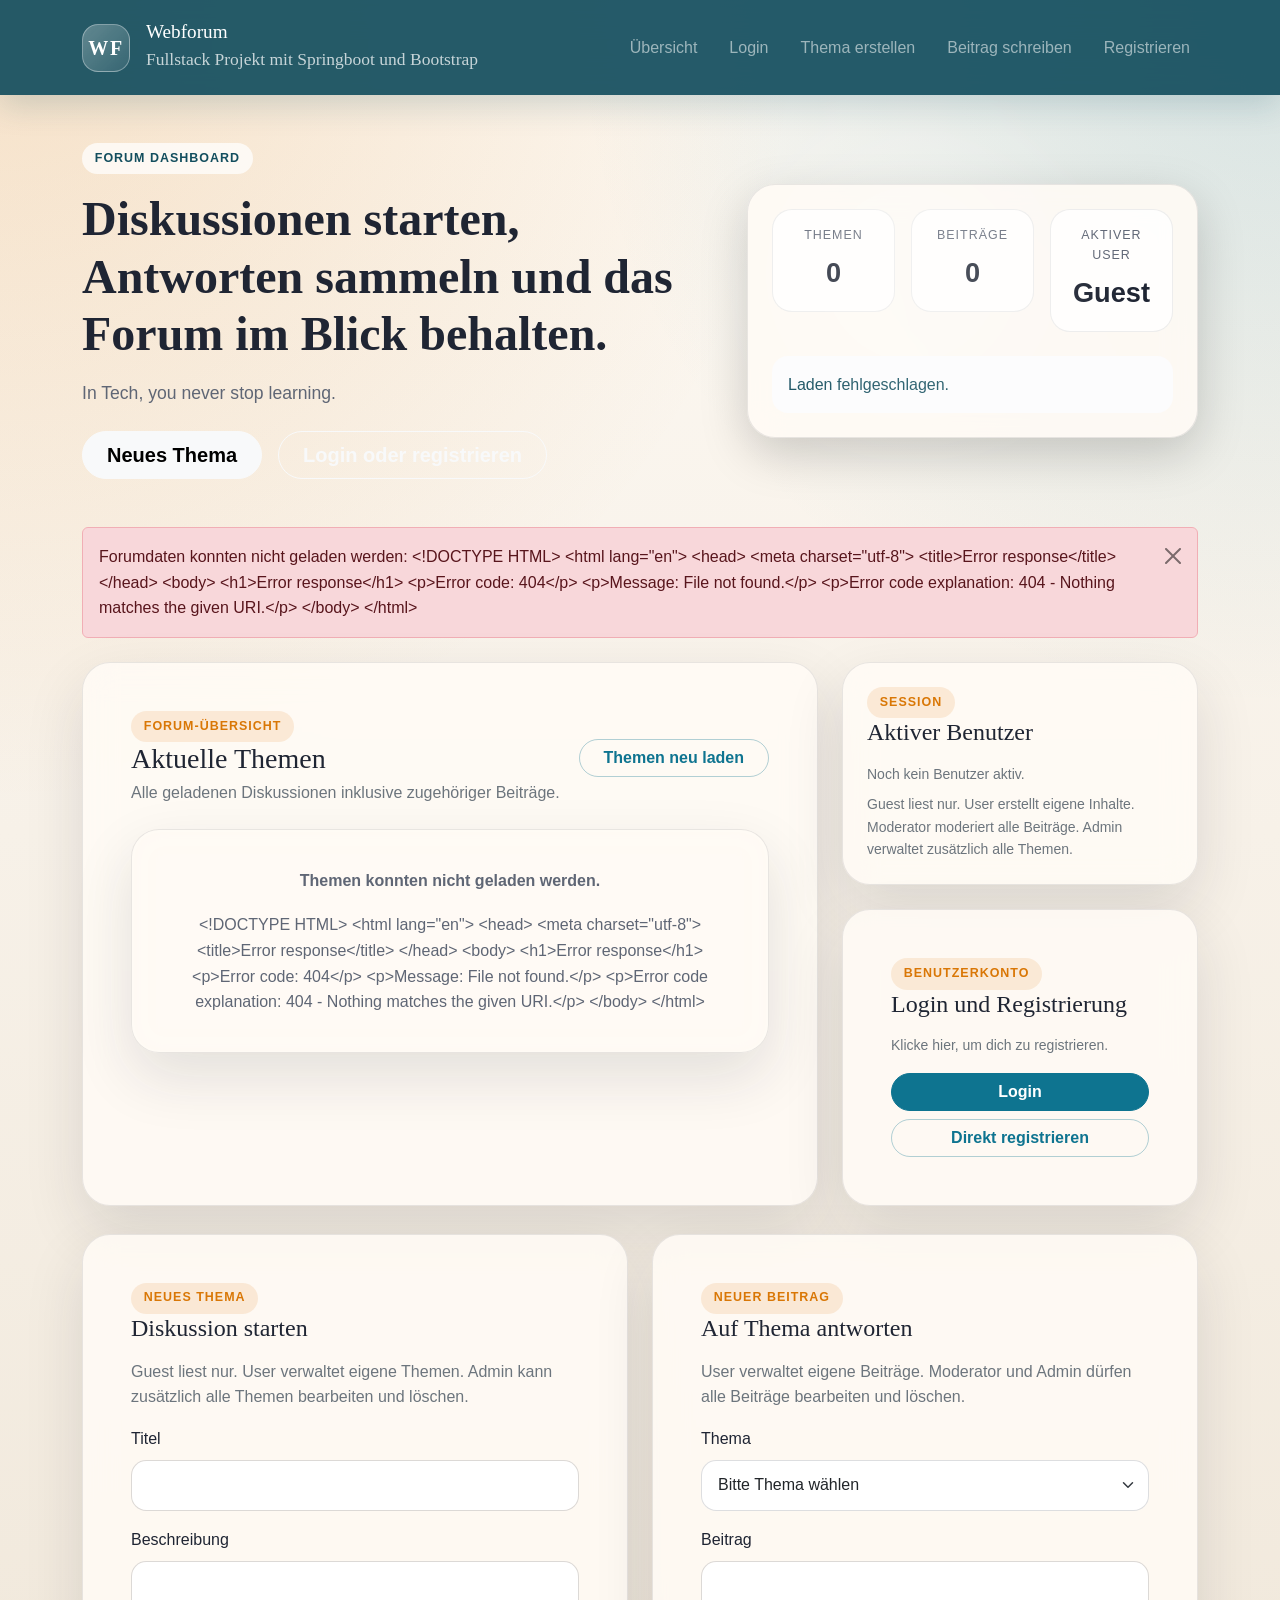
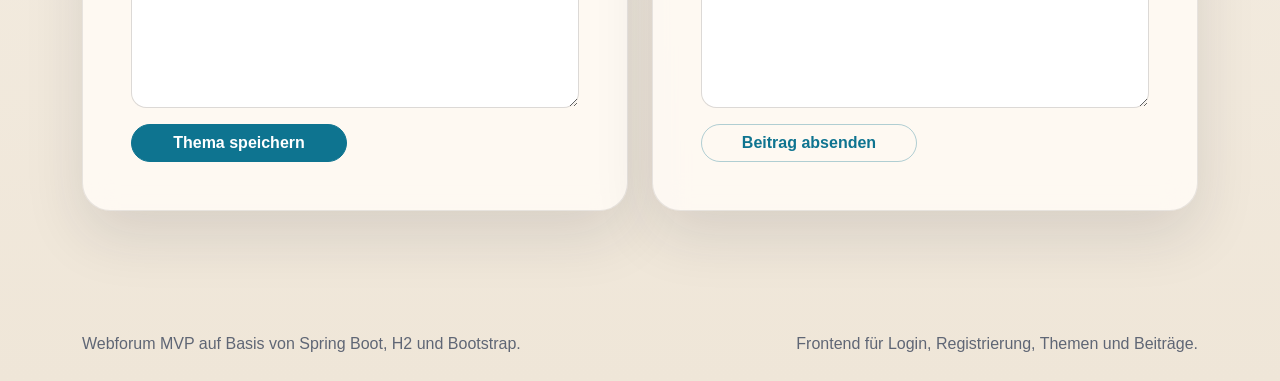
==== commit c4cdf0fb: "fixed API issue on" ====
--- a/src/main/resources/static/index.html
+++ b/src/main/resources/static/index.html
@@ -64,7 +64,7 @@
                                 <div class="col-4">
                                     <div class="stat-card">
                                         <span class="stat-label">Aktiver User</span>
-                                        <strong class="stat-value" id="activeUserState">Gast</strong>
+                                        <strong class="stat-value" id="activeUserState">Guest</strong>
                                     </div>
                                 </div>
                             </div>
@@ -126,7 +126,7 @@
                     <div class="content-card content-card-fill p-4 p-lg-5" id="topicComposer">
                         <span class="section-label">Neues Thema</span>
                         <h2 class="h4 mb-3">Diskussion starten</h2>
-                        <p class="text-secondary">Gäste koennen Themen lesen. Angemeldete Benutzer dürfen Themen erstellen, bearbeiten und löschen.</p>
+                        <p class="text-secondary">Guest liest nur. User verwaltet eigene Themen. Admin kann zusätzlich alle Themen bearbeiten und löschen.</p>
                         <form id="topicForm" class="row g-3">
                             <input id="topicId" name="topicId" type="hidden">
                             <div class="col-12">
@@ -151,7 +151,7 @@
                     <div class="content-card content-card-fill p-4 p-lg-5" id="postComposer">
                         <span class="section-label">Neuer Beitrag</span>
                         <h2 class="h4 mb-3">Auf Thema antworten</h2>
-                        <p class="text-secondary">Beiträge koennen direkt einem bestehenden Thema zugeordnet, bearbeitet und wieder gelöscht werden.</p>
+                        <p class="text-secondary">User verwaltet eigene Beiträge. Moderator und Admin dürfen alle Beiträge bearbeiten und löschen.</p>
                         <form id="postForm" class="row g-3">
                             <input id="postId" name="postId" type="hidden">
                             <div class="col-12">
